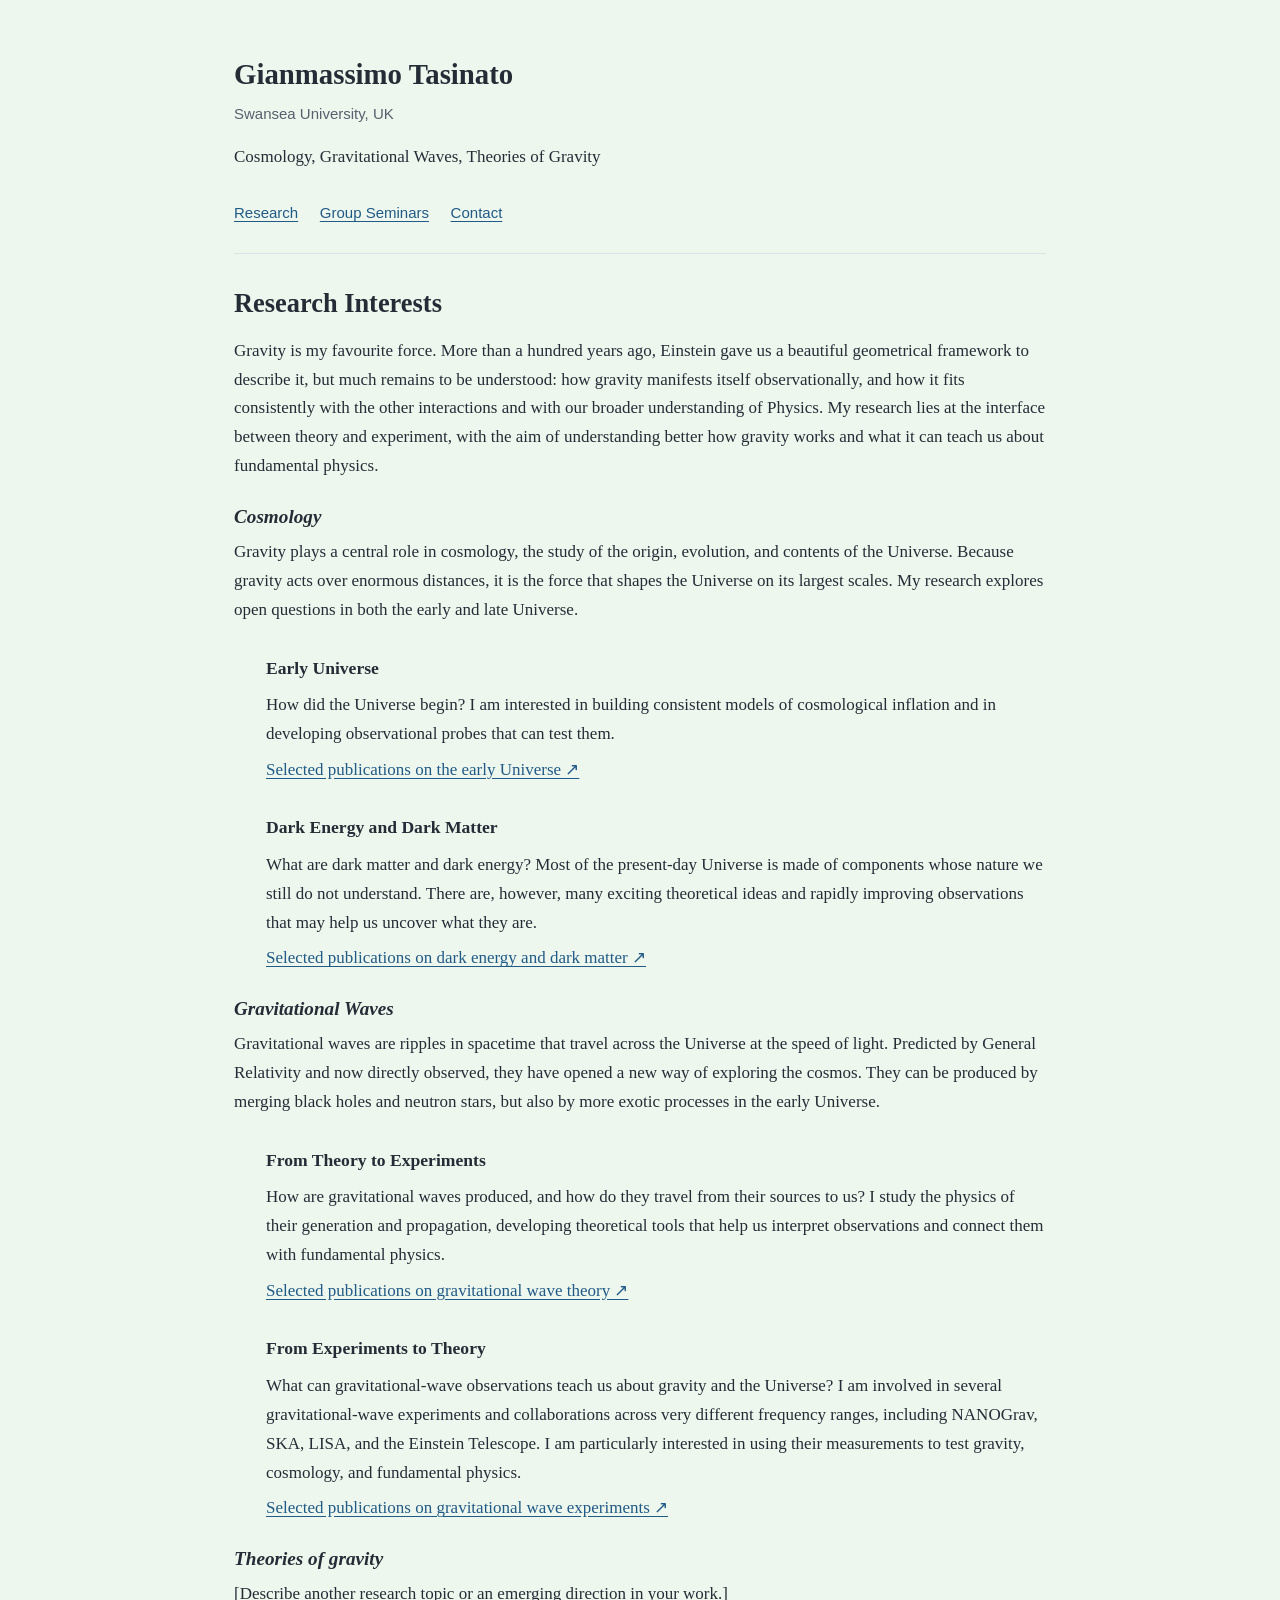
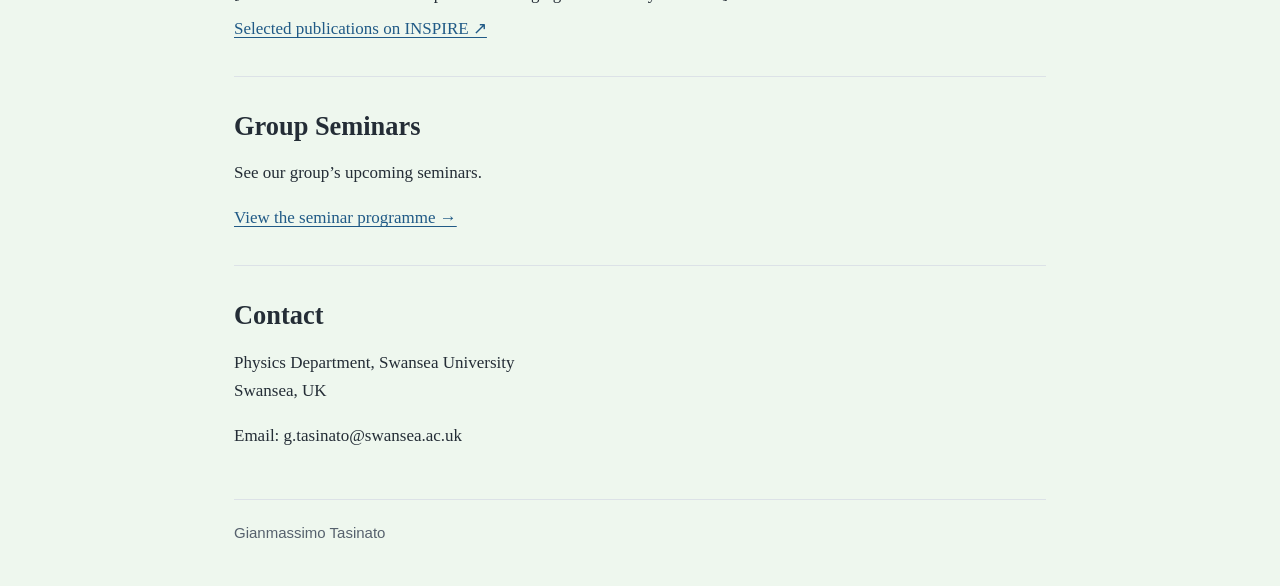
==== index.html @ f9d34381 "Enhance gravitational waves section in index.html Added detailed sections on gravitational waves, in" ====
<!DOCTYPE html>
<html lang="en">
<head>
  <meta charset="UTF-8">
  <meta name="viewport" content="width=device-width, initial-scale=1">
  <meta name="description"
        content="Gianmassimo Tasinato — research, group seminars, and contact information.">
  <title>Gianmassimo Tasinato | Academic webpage</title>
  <link rel="stylesheet" href="style.css">
</head>

<body>
  <!-- Keep index.html and style.css in the same folder.
       Replace text in square brackets with your own details. -->

  <a class="skip-link" href="#main">Skip to content</a>

  <header class="site-header">
    <h1>Gianmassimo Tasinato</h1>
    <p class="affiliation">Swansea University, UK</p>
    <p>Cosmology, Gravitational Waves, Theories of Gravity</p>

    <nav aria-label="Main navigation">
      <a href="#research">Research</a>
      <a href="#talks">Group Seminars</a>
      <a href="#contact">Contact</a>
    </nav>
  </header>

  <main id="main">
    <section id="research" aria-labelledby="research-heading">
      <h2 id="research-heading">Research Interests</h2>
      <p>Gravity is my favourite force. More than a hundred years ago, 
        Einstein gave us a beautiful geometrical framework to describe it, 
        but much remains to be understood: how gravity manifests itself 
        observationally, and how it fits consistently with the other 
        interactions and with our broader understanding of Physics. 
        My research lies at the interface between theory and experiment, 
        with the aim of understanding better how gravity works and what 
        it can teach us about fundamental physics.</p>

      <!-- Copy an entire article block to add another research topic.
           Each topic has its own INSPIRE publication link. -->

      <article>
  <h3><em>Cosmology</em></h3>

  <p>
    Gravity plays a central role in cosmology, the study of the origin,
    evolution, and contents of the Universe. Because gravity acts over enormous
    distances, it is the force that shapes the Universe on its largest scales.
    My research explores open questions in both the early and late Universe.
  </p>

  <div class="subsection">
    <h4>Early Universe</h4>

    <p>
      How did the Universe begin? I am interested in building consistent models
      of cosmological inflation and in developing observational probes that can
      test them.
    </p>

    <a href="YOUR-EARLY-UNIVERSE-INSPIRE-LINK"
       target="_blank"
       rel="noopener noreferrer">
      Selected publications on the early Universe ↗
    </a>
  </div>

  <div class="subsection">
    <h4>Dark Energy and Dark Matter</h4>

    <p>
      What are dark matter and dark energy? Most of the present-day Universe is
      made of components whose nature we still do not understand. There are,
      however, many exciting theoretical ideas and rapidly improving observations
      that may help us uncover what they are.
    </p>

    <a href="YOUR-LATE-UNIVERSE-INSPIRE-LINK"
       target="_blank"
       rel="noopener noreferrer">
      Selected publications on dark energy and dark matter ↗
    </a>
  </div>

</article>

      

      <article>
  <h3><em>Gravitational Waves</em></h3>

  <p>
    Gravitational waves are ripples in spacetime that 
    travel across the Universe at the speed of light. 
    Predicted by General Relativity and now directly observed, 
    they have opened a new way of exploring the cosmos. They 
    can be produced by merging black holes and neutron stars, 
    but also by more exotic processes in the early Universe.
  </p>

  <div class="subsection">
    <h4>From Theory to Experiments</h4>

    <p>
      How are gravitational waves produced, and how 
      do they travel from their sources to us? I study
      the physics of their generation and propagation, 
      developing theoretical tools that help us interpret 
      observations and connect them with fundamental physics.
    </p>

    <a href="GW-Theory-INSPIRE-LINK"
       target="_blank"
       rel="noopener noreferrer">
      Selected publications on gravitational wave theory  ↗
    </a>
  </div>

  <div class="subsection">
    <h4>From Experiments to Theory</h4>

    <p>
      What can gravitational-wave observations teach us about
      gravity and the Universe? I am involved in several 
      gravitational-wave experiments and collaborations 
      across very different frequency ranges, 
      including NANOGrav, SKA, LISA, and the Einstein 
      Telescope. I am particularly interested in using 
      their measurements to test gravity, cosmology, and
      fundamental physics.
    </p>

    <a href="GW-Exp-INSPIRE-LINK"
       target="_blank"
       rel="noopener noreferrer">
      Selected publications on gravitational wave experiments ↗
    </a>
  </div>

</article>
      
      <article>
        <h3><em>Theories of gravity</em></h3>
        <p>[Describe another research topic or an emerging direction in your work.]</p>
        <!-- Replace the href value below with this theme's INSPIRE link. -->
        <a href="PASTE_INSPIRE_LINK_3_HERE"
           target="_blank"
           rel="noopener noreferrer">
          Selected publications on INSPIRE ↗
        </a>
      </article>
    </section>

    <section id="talks" aria-labelledby="talks-heading">
      <h2 id="talks-heading">Group Seminars</h2>
      <p>See our group’s upcoming seminars.</p>
      <p>
        <a href="seminars.html">View the seminar programme →</a>
      </p>
    </section>

    <section id="contact" aria-labelledby="contact-heading">
      <h2 id="contact-heading">Contact</h2>
      <p>Physics Department, Swansea University<br>Swansea, UK</p>
      <p>Email: g.tasinato@swansea.ac.uk</p>

      <!-- To make your email clickable, replace the paragraph above with:
           <p>Email: <a href="mailto:YOUR-EMAIL">YOUR-EMAIL</a></p> -->

      <p></p>
    </section>
  </main>

  <footer>
    <p>Gianmassimo Tasinato</p>
  </footer>
</body>
</html>
---- style.css ----
/* Change these colors to personalize the page. No external fonts are needed. */
:root {
  color-scheme: light;
  --background: #eef7ee;
  --text: #242d36;
  --muted: #56616d;
  --link: #205a86;
  --line: #dce2e7;
}

* { box-sizing: border-box; }

html { scroll-padding-top: 1.5rem; }

body {
  max-width: 860px;
  margin: 0 auto;
  padding: 3.5rem 1.5rem 1.5rem;
  background: var(--background);
  color: var(--text);
  font-family: Georgia, "Times New Roman", serif;
  font-size: 1.0625rem;
  line-height: 1.7;
  overflow-wrap: break-word;
}

h1, h2, h3 {
  line-height: 1.3;
}

h1 {
  margin: 0 0 0.5rem;
  font-size: 1.8rem;
  font-weight: bold;
}

h2 {
  margin: 0 0 1rem;
  font-size: 1.65rem;
  font-weight: bold;
}

h3 {
  margin: 0 0 0.5rem;
  font-size: 1.2rem;
  font-weight: bold;
}
h4 {
  font-weight: 600;
}

p {
  margin: 0 0 1rem;
}
a { color: var(--link); text-underline-offset: 0.2em; }
a:hover { text-decoration-thickness: 2px; }
a:focus-visible { outline: 2px solid var(--link); outline-offset: 4px; }

.affiliation, nav, .muted, footer {
  font-family: -apple-system, BlinkMacSystemFont, "Segoe UI", Arial, sans-serif;
  font-size: 0.9375rem;
}

.affiliation, .muted, footer { color: var(--muted); }

.site-header { padding-bottom: 1.5rem; }
nav { display: flex; flex-wrap: wrap; gap: 0.5rem 1.35rem; margin-top: 1.5rem; }
nav a { padding: 0.25rem 0; }
section { border-top: 1px solid var(--line); padding: 2rem 0; }
section > :last-child { margin-bottom: 0; }
article { margin-top: 1.5rem; }
article p { margin-bottom: 0.4rem; }
ul { padding-left: 1.3rem; }
li { margin-bottom: 0.75rem; }
.publications { list-style: none; padding: 0; }
.publications li { margin-bottom: 1.5rem; }
.publications p { margin-bottom: 0.35rem; }
footer { border-top: 1px solid var(--line); padding-top: 1.25rem; }

.skip-link {
  position: absolute;
  left: 1rem;
  top: -6rem;
  padding: 0.5rem 1rem;
  background: var(--background);
}
.skip-link:focus { top: 0.5rem; }

@media (max-width: 540px) {
  body { padding: 2rem 1.2rem 1rem; }
  nav { gap: 0.4rem 1rem; }
  section { padding: 1.6rem 0; }
}

@media print {
  body { max-width: none; padding: 0; font-size: 11pt; }
  nav, .skip-link { display: none; }
  section { padding: 1rem 0; }
  h2, h3 { break-after: avoid; }
  article, li { break-inside: avoid; }
}


.subsection {
  margin-left: 2rem;
  margin-top: 1.8rem;
}

.subsection h4 {
  margin-bottom: 0.5rem;
  font-size: 1.1rem;
}

.subsection p {
  margin-top: 0;
}
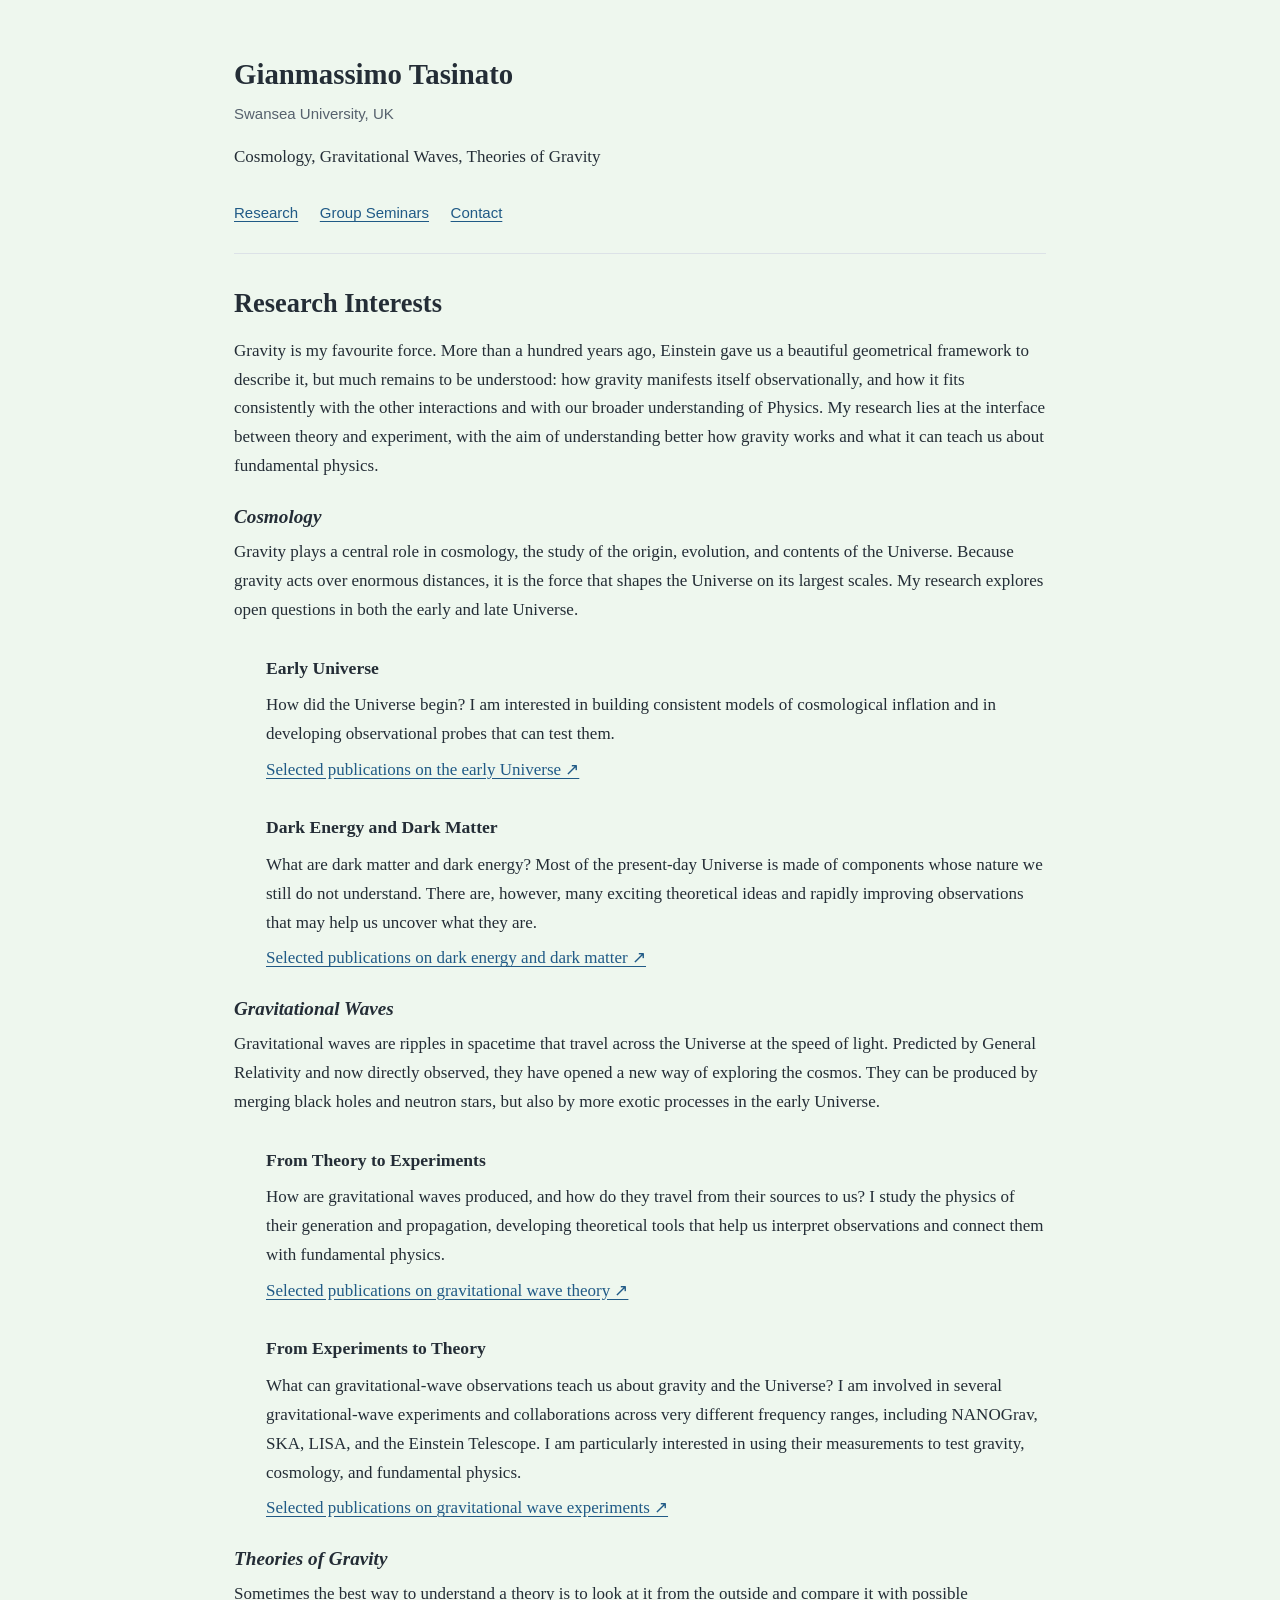
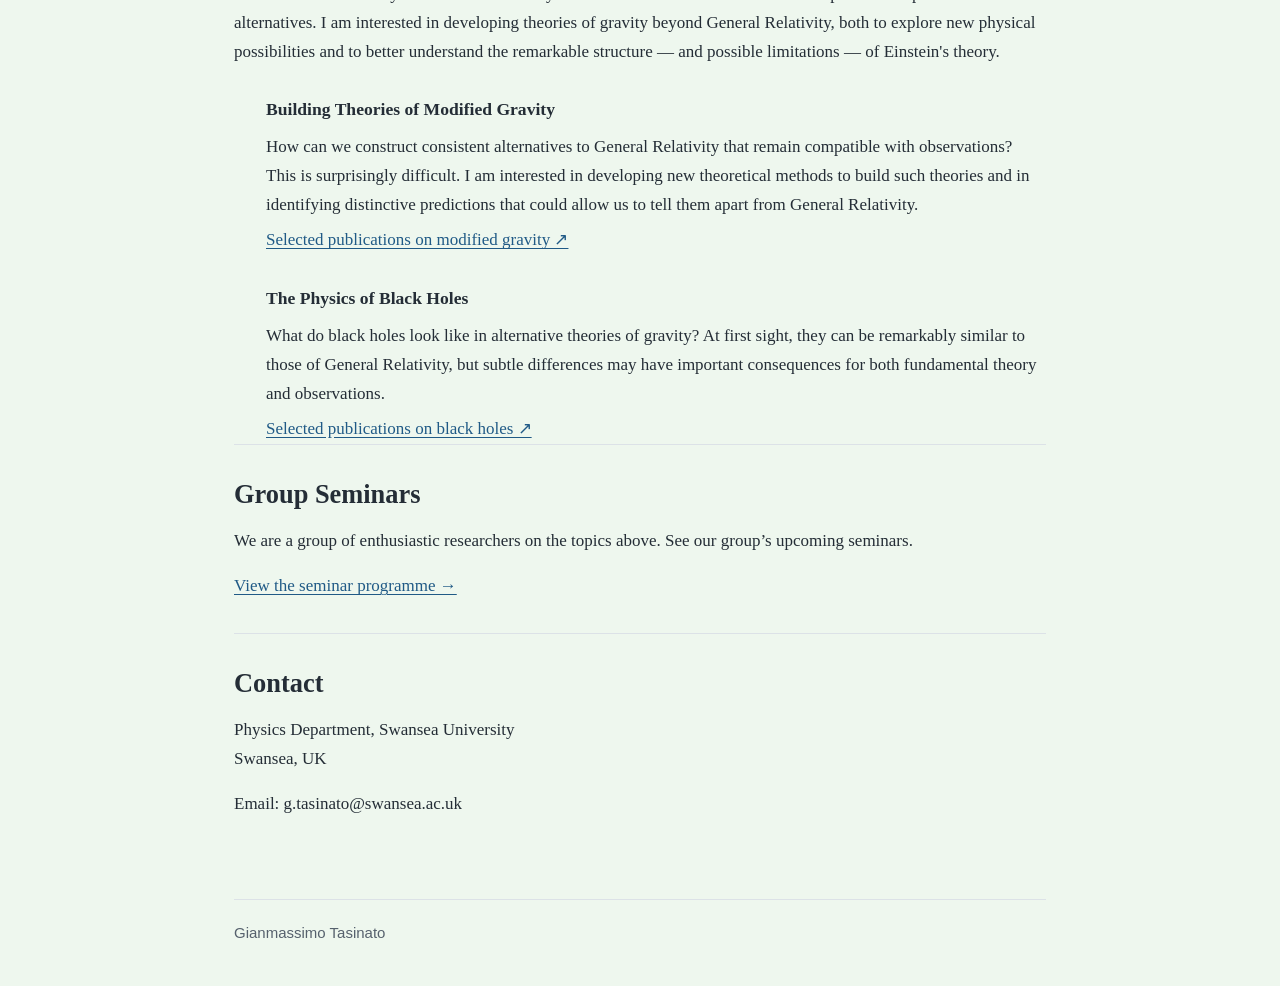
==== commit 34f4c202: "Enhance theories of gravity and black holes section Added detailed descriptions of theories of gravi" ====
--- a/index.html
+++ b/index.html
@@ -143,20 +143,62 @@
 </article>
       
       <article>
-        <h3><em>Theories of gravity</em></h3>
-        <p>[Describe another research topic or an emerging direction in your work.]</p>
-        <!-- Replace the href value below with this theme's INSPIRE link. -->
-        <a href="PASTE_INSPIRE_LINK_3_HERE"
-           target="_blank"
-           rel="noopener noreferrer">
-          Selected publications on INSPIRE ↗
-        </a>
-      </article>
-    </section>
+  <h3><em>Theories of Gravity</em></h3>
+
+  <p>
+    Sometimes the best way to understand a theory is to 
+    look at it from the outside and compare it with possible 
+    alternatives. I am interested in developing theories of 
+    gravity beyond General Relativity, both to explore new 
+    physical possibilities and to better understand the 
+    remarkable structure — and possible limitations — of 
+    Einstein's theory.
+  </p>
+
+  <div class="subsection">
+    <h4>Building  Theories of Modified Gravity</h4>
+
+    <p>
+      How can we construct consistent alternatives to 
+      General Relativity that remain compatible with
+      observations? This is surprisingly difficult. I am 
+      interested in developing new theoretical methods to build 
+      such theories and in identifying distinctive predictions 
+      that could allow us to tell them apart from General 
+      Relativity.      
+    </p>
+
+    <a href="MG-Theory-INSPIRE-LINK"
+       target="_blank"
+       rel="noopener noreferrer">
+      Selected publications on modified gravity  ↗
+    </a>
+  </div>
+
+  <div class="subsection">
+    <h4>The Physics  of Black Holes</h4>
+
+    <p>
+      What do black holes look like in alternative 
+      theories of gravity? At first sight, they can be 
+      remarkably similar to those of General Relativity, but 
+      subtle differences may have important consequences for both
+      fundamental theory and observations.
+    </p>
+
+    <a href="MG-Black-INSPIRE-LINK"
+       target="_blank"
+       rel="noopener noreferrer">
+      Selected publications on black holes ↗
+    </a>
+  </div>
+
+</article>      
 
     <section id="talks" aria-labelledby="talks-heading">
       <h2 id="talks-heading">Group Seminars</h2>
-      <p>See our group’s upcoming seminars.</p>
+      <p>We are a group of enthusiastic researchers on the topics
+        above. See our group’s upcoming seminars.</p>
       <p>
         <a href="seminars.html">View the seminar programme →</a>
       </p>
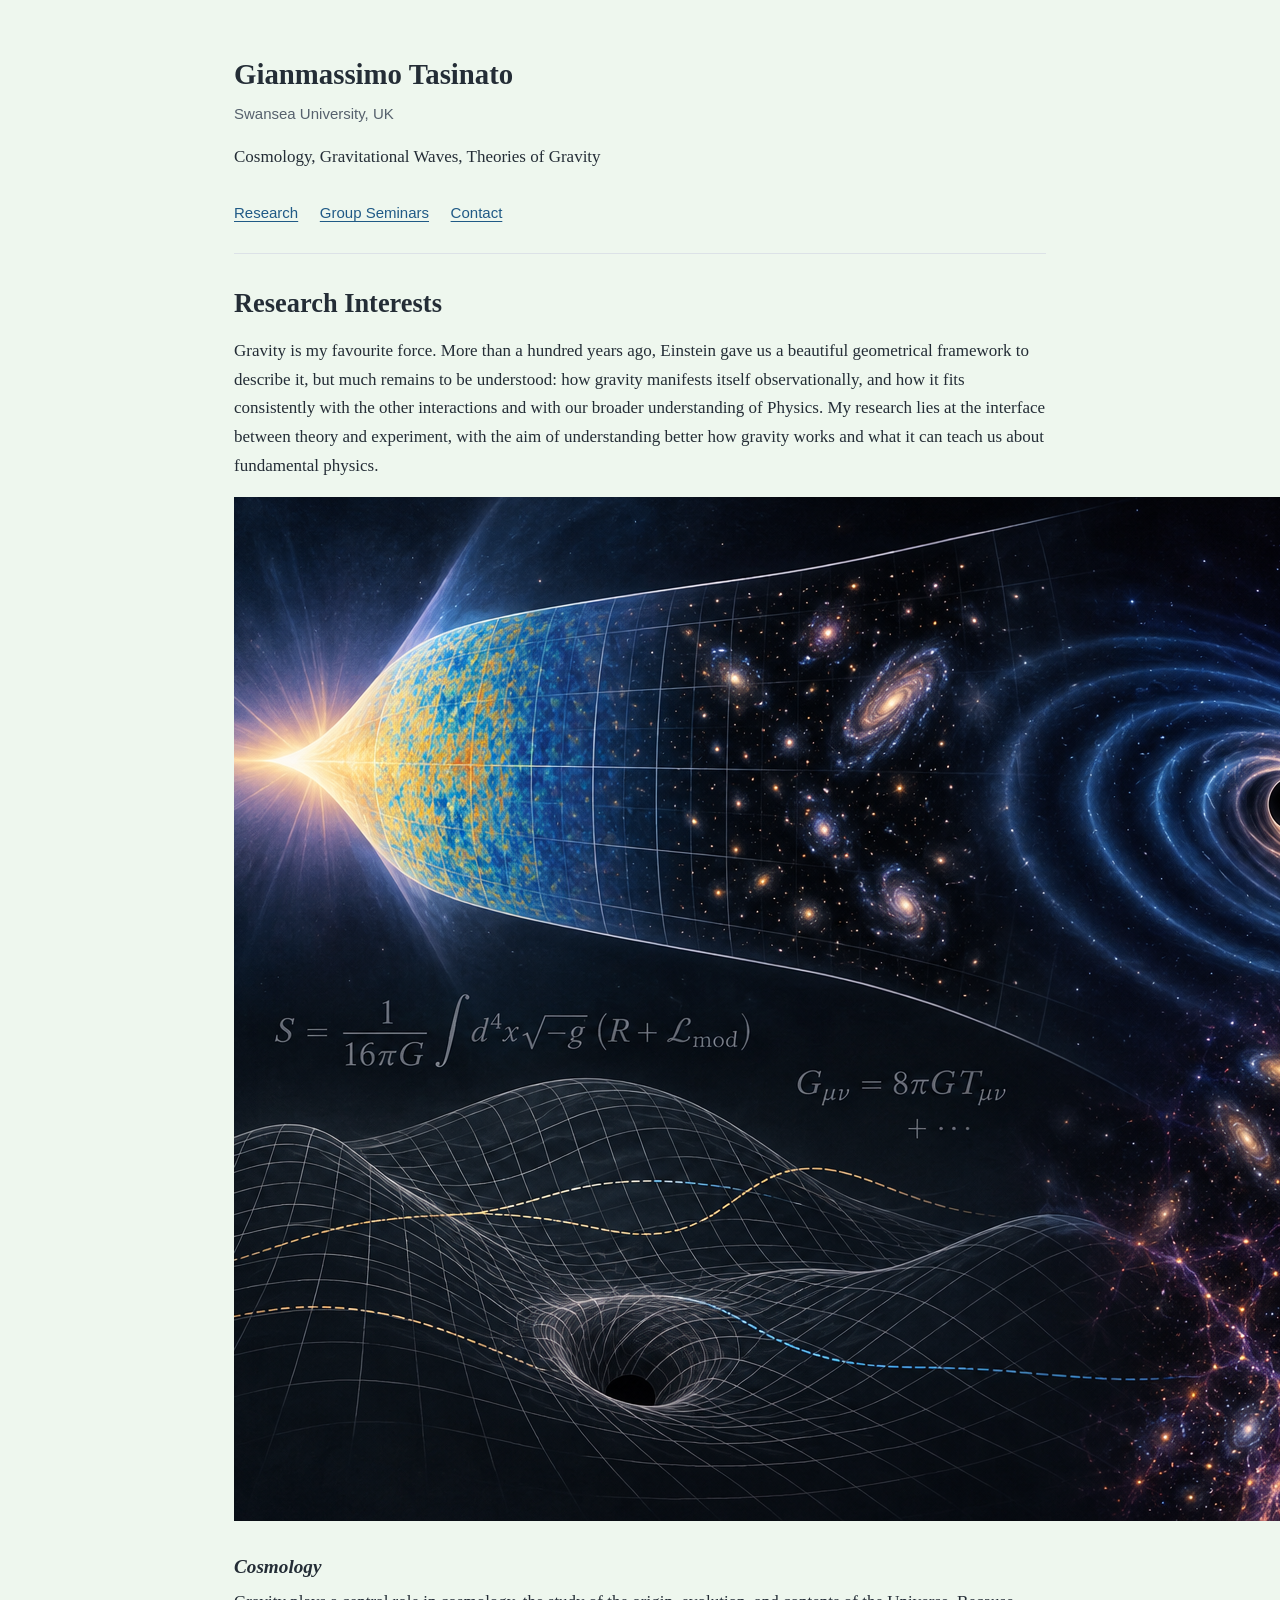
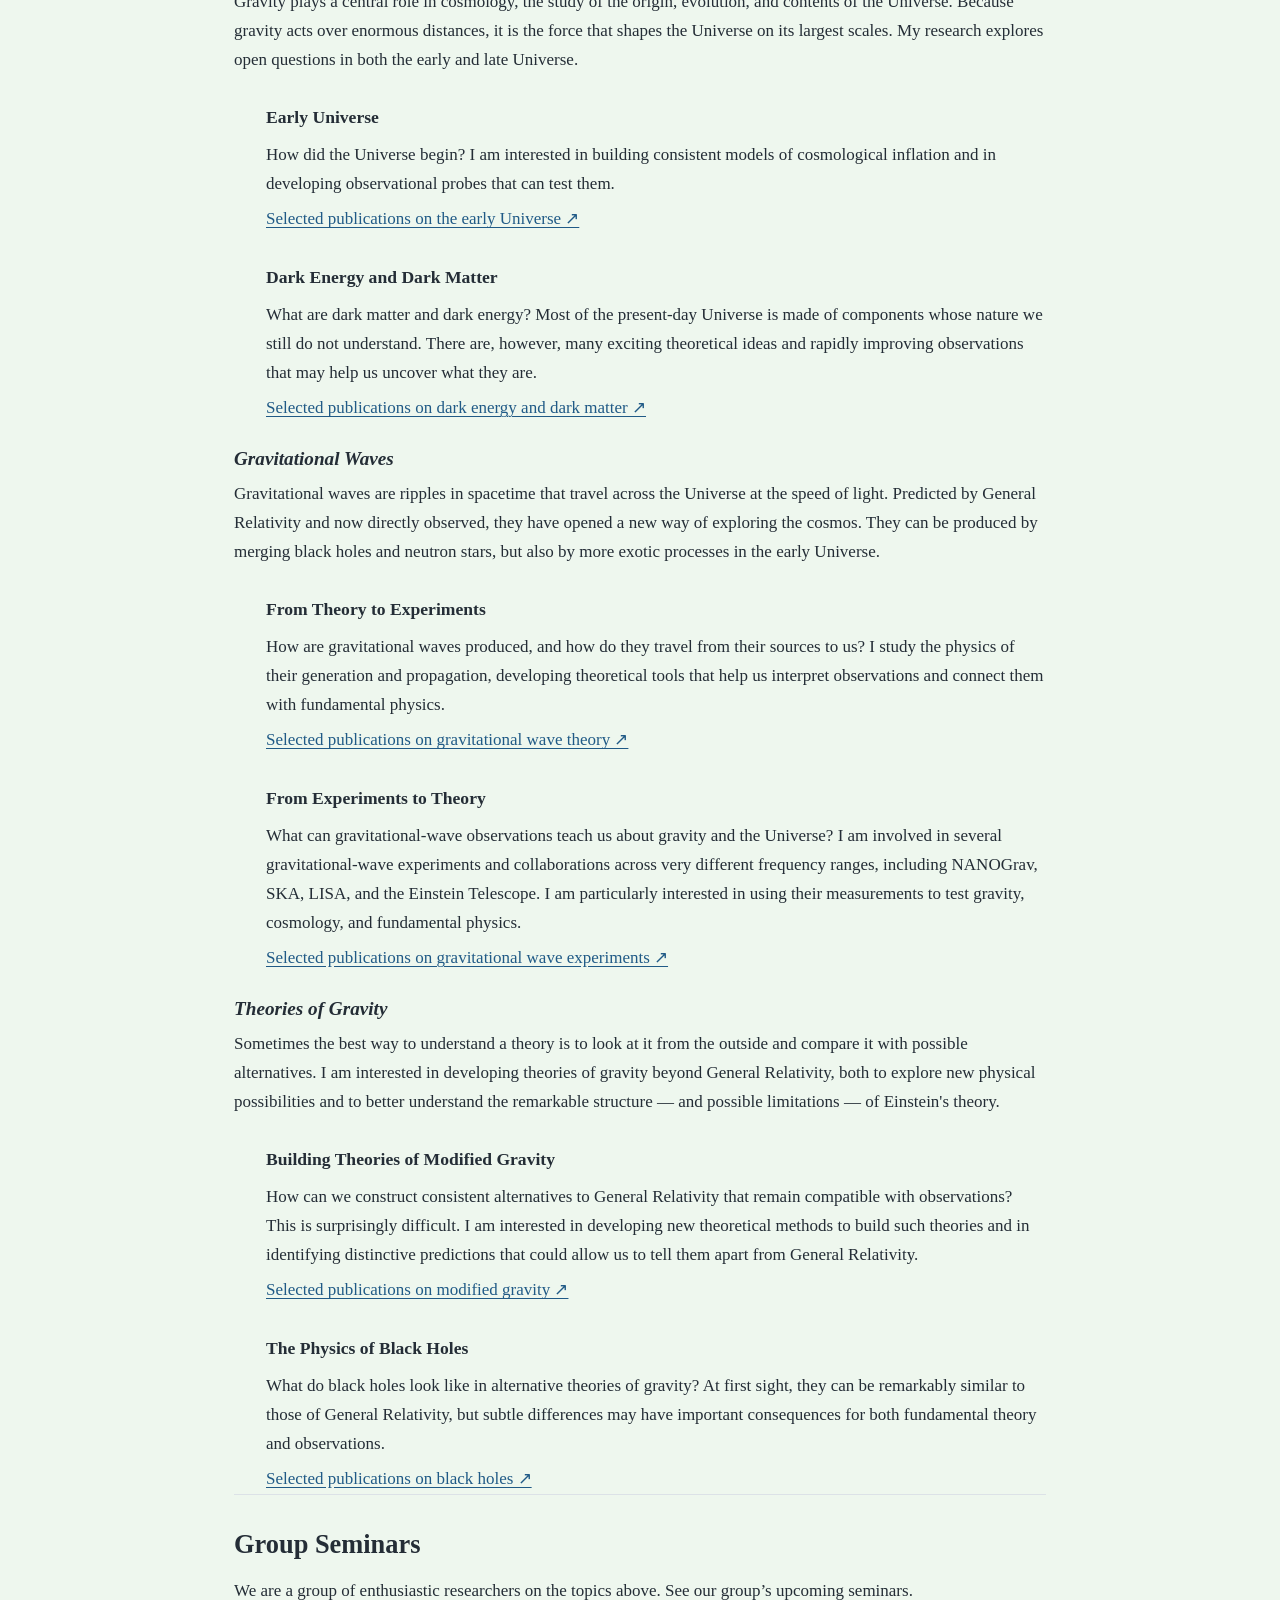
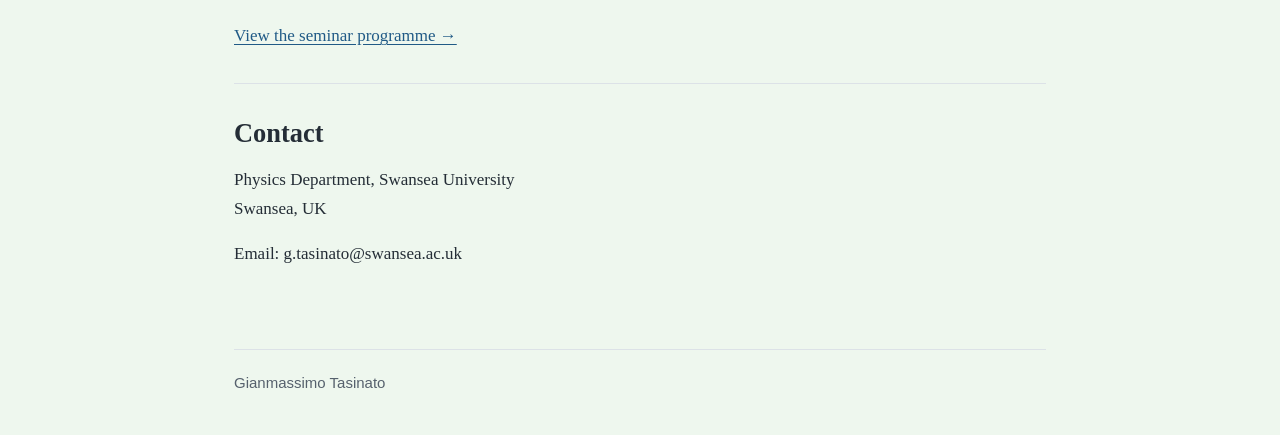
==== commit 9fbd58cb: "Add overview image to research interests section" ====
--- a/index.html
+++ b/index.html
@@ -42,6 +42,11 @@
       <!-- Copy an entire article block to add another research topic.
            Each topic has its own INSPIRE publication link. -->
 
+<img src="images/overview.png"
+     alt="Overview of my research interests"
+     class="research-image">
+      
+      
       <article>
   <h3><em>Cosmology</em></h3>
 
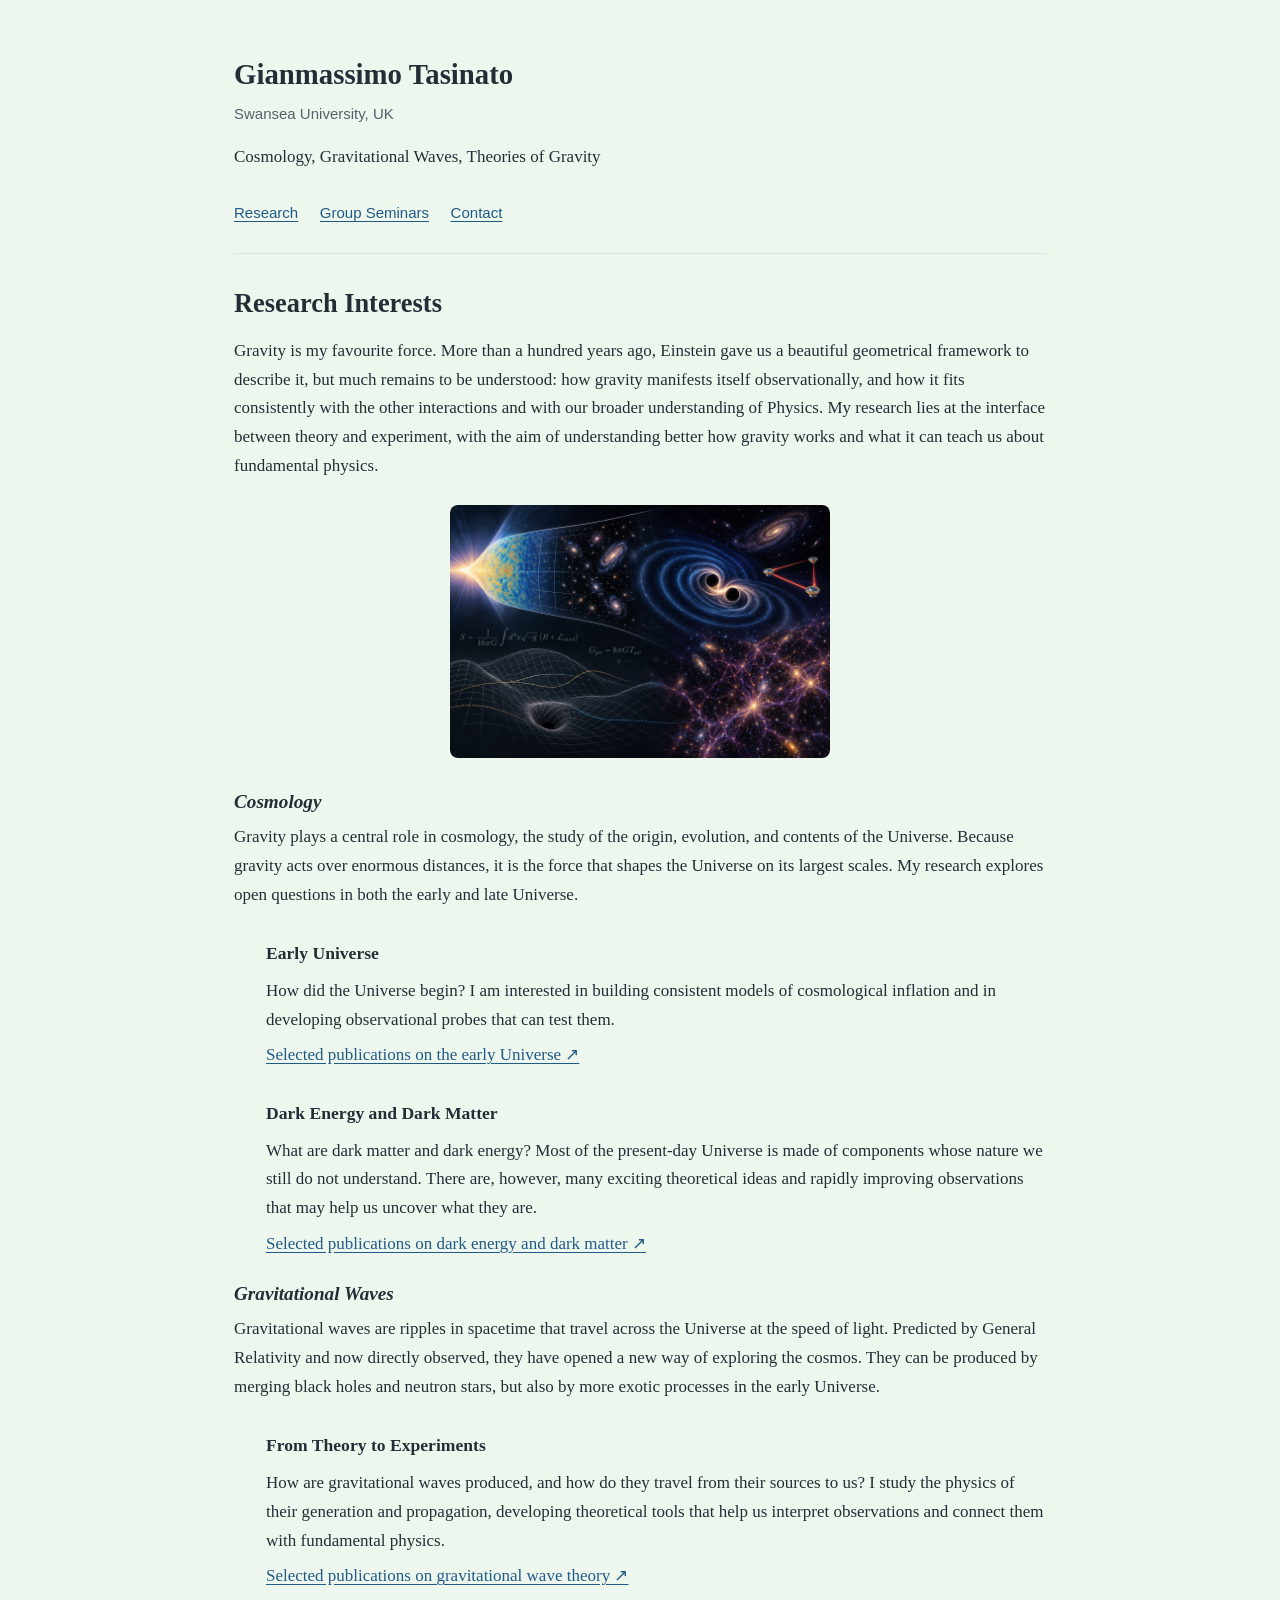
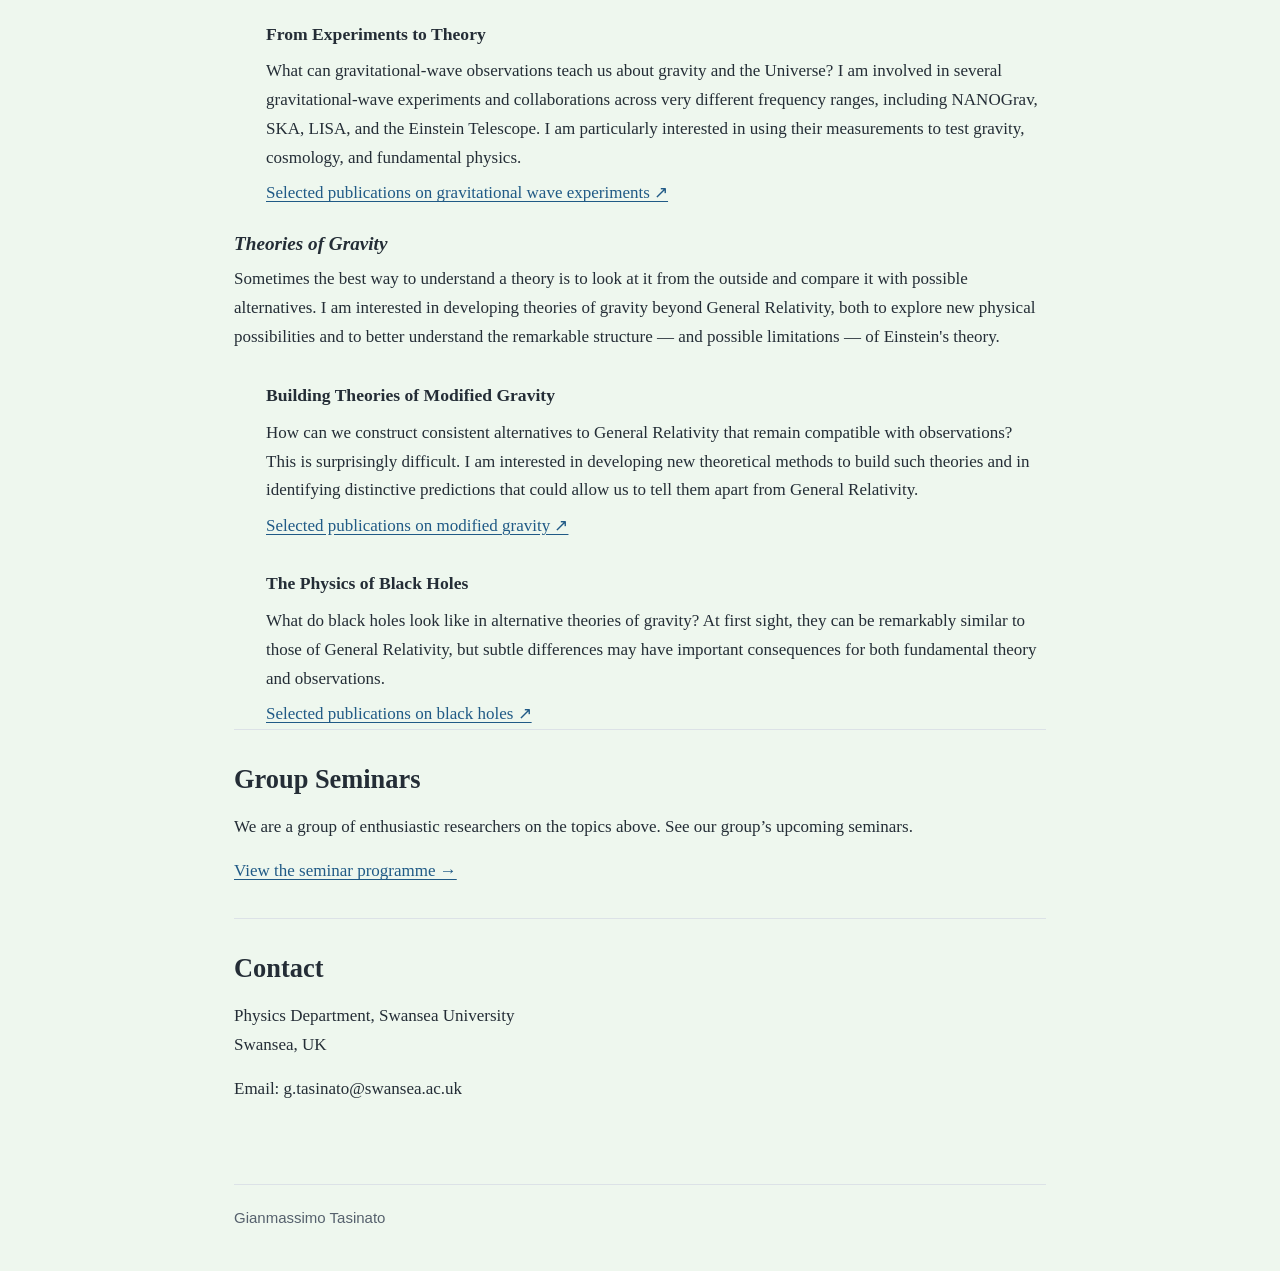
==== commit 57cac608: "Enhance research image with responsive styles Added inline styles to the research image for better r" ====
--- a/index.html
+++ b/index.html
@@ -42,9 +42,12 @@
       <!-- Copy an entire article block to add another research topic.
            Each topic has its own INSPIRE publication link. -->
 
-<img src="images/overview.png"
-     alt="Overview of my research interests"
-     class="research-image">
+<img
+  src="images/overview.png"
+  alt="Overview of my research interests"
+  class="research-image"
+  style="width: 380px; max-width: 60%; height: auto;"
+>
       
       
       <article>
--- a/style.css
+++ b/style.css
@@ -100,6 +100,14 @@
   article, li { break-inside: avoid; }
 }
 
+.research-image {
+  display: block;
+  width: 65%;
+  max-width: 400px;
+  height: auto;
+  margin: 1.5rem auto 2rem auto;
+  border-radius: 8px;
+}
 
 .subsection {
   margin-left: 2rem;
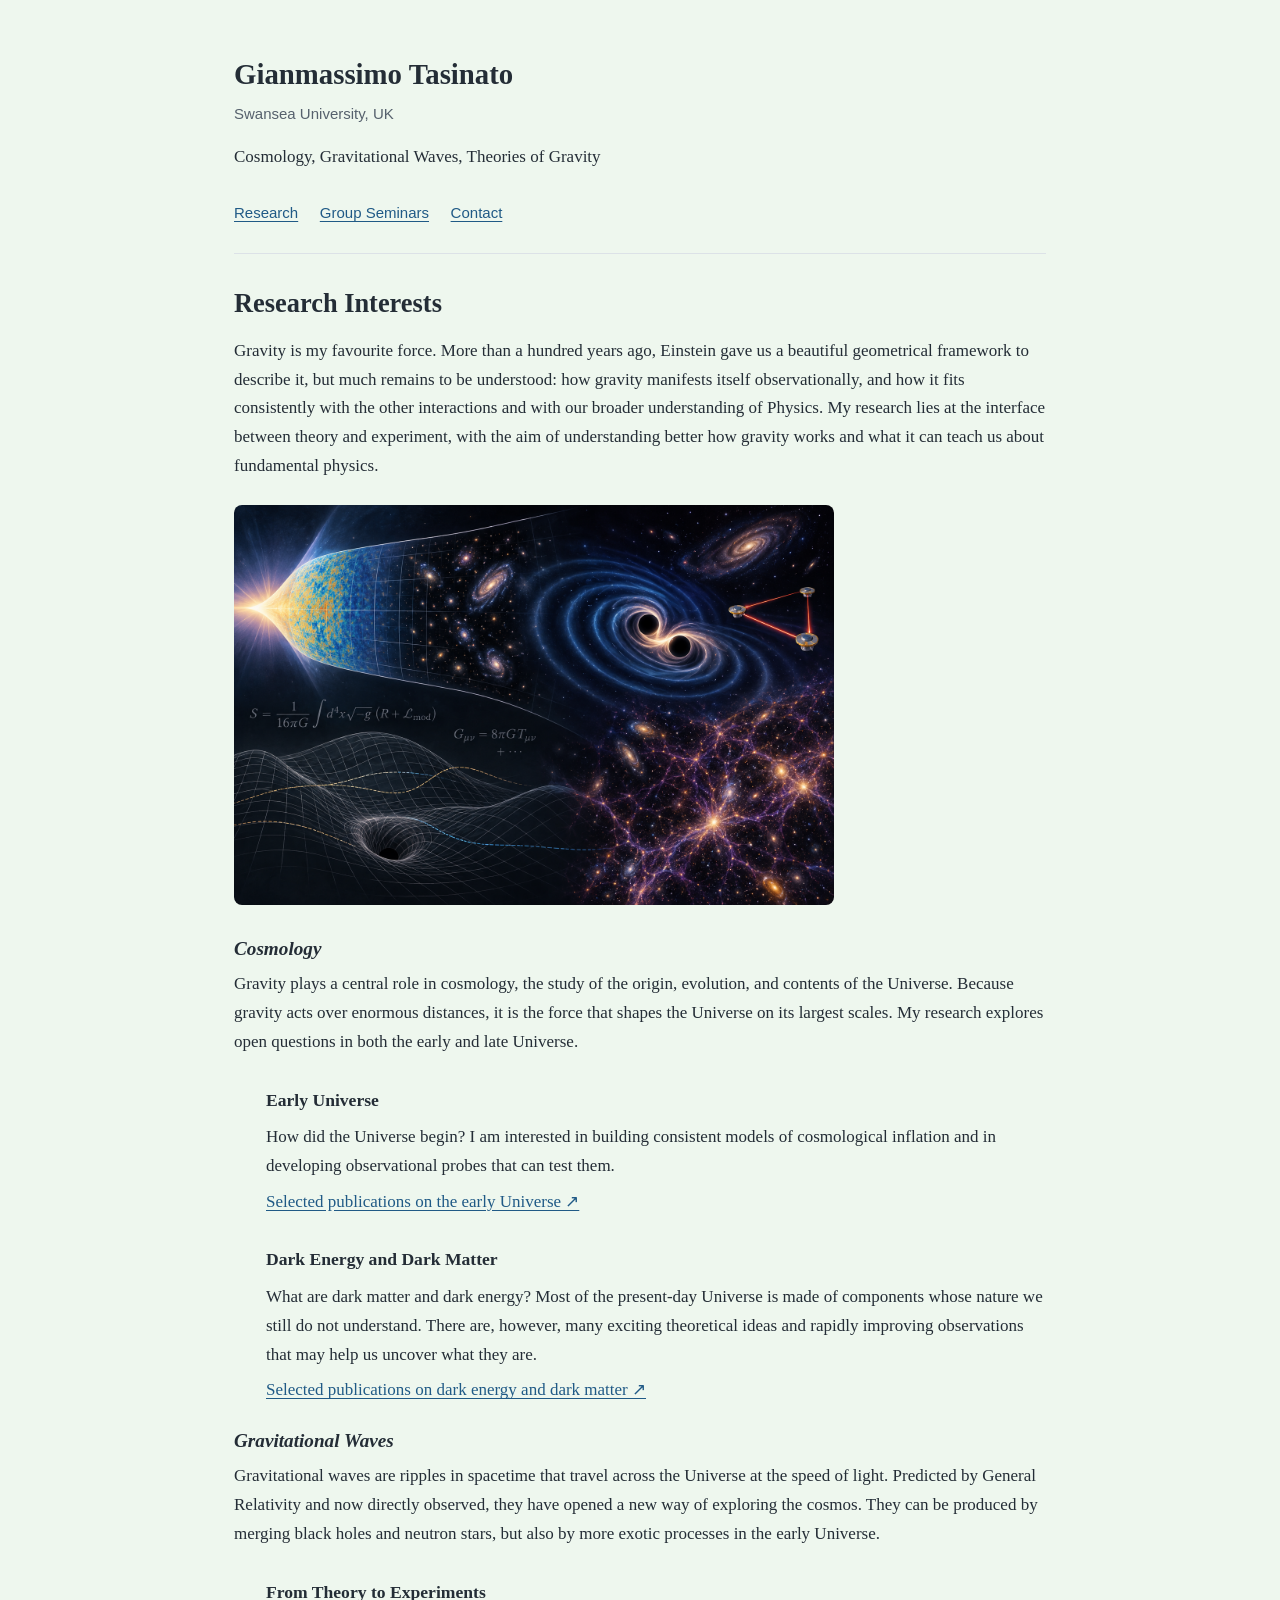
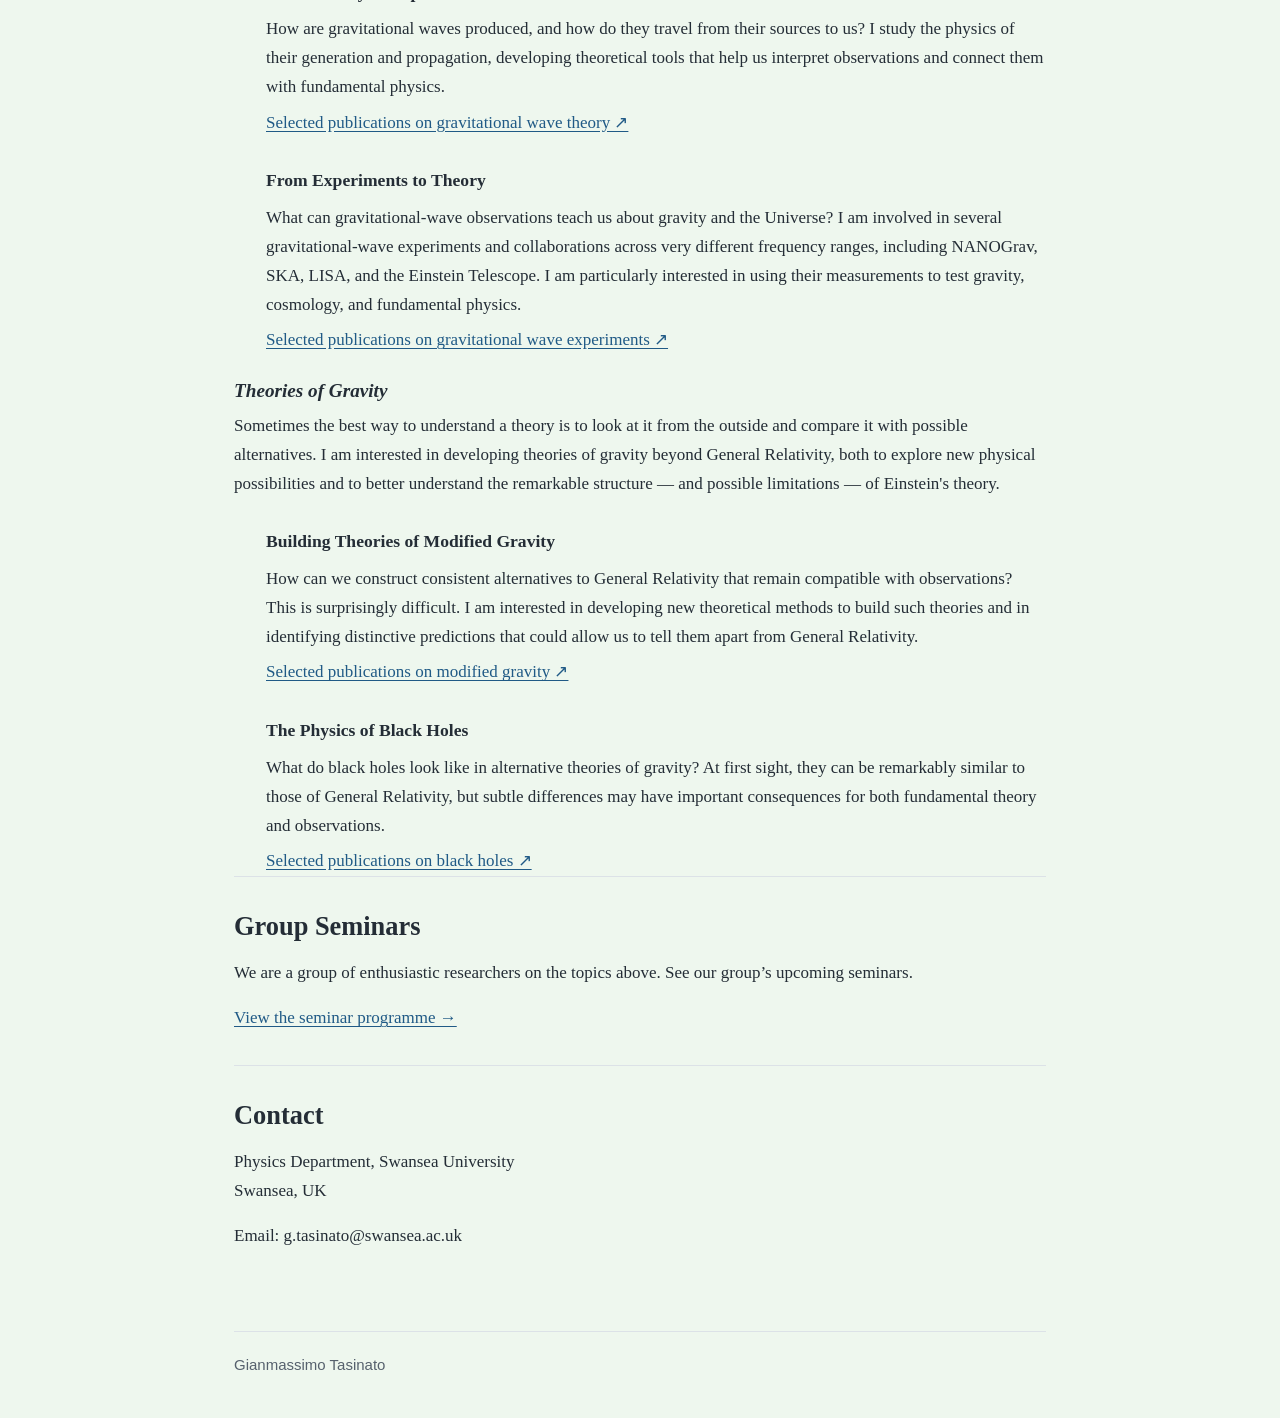
==== commit c6022066: "Update image width in index.html" ====
--- a/index.html
+++ b/index.html
@@ -46,7 +46,7 @@
   src="images/overview.png"
   alt="Overview of my research interests"
   class="research-image"
-  style="width: 380px; max-width: 60%; height: auto;"
+  style="width: 600px; max-width: 60%; height: auto;"
 >
       
       
--- a/style.css
+++ b/style.css
@@ -100,14 +100,6 @@
   article, li { break-inside: avoid; }
 }
 
-.research-image {
-  display: block;
-  width: 65%;
-  max-width: 400px;
-  height: auto;
-  margin: 1.5rem auto 2rem auto;
-  border-radius: 8px;
-}
 
 .subsection {
   margin-left: 2rem;
@@ -123,4 +115,11 @@
   margin-top: 0;
 }
 
-
+.research-image {
+  display: block;
+  width: 600px !important;
+  max-width: 80% !important;
+  height: auto !important;
+  margin: 1.5rem 0 2rem 0;
+  border-radius: 8px;
+}
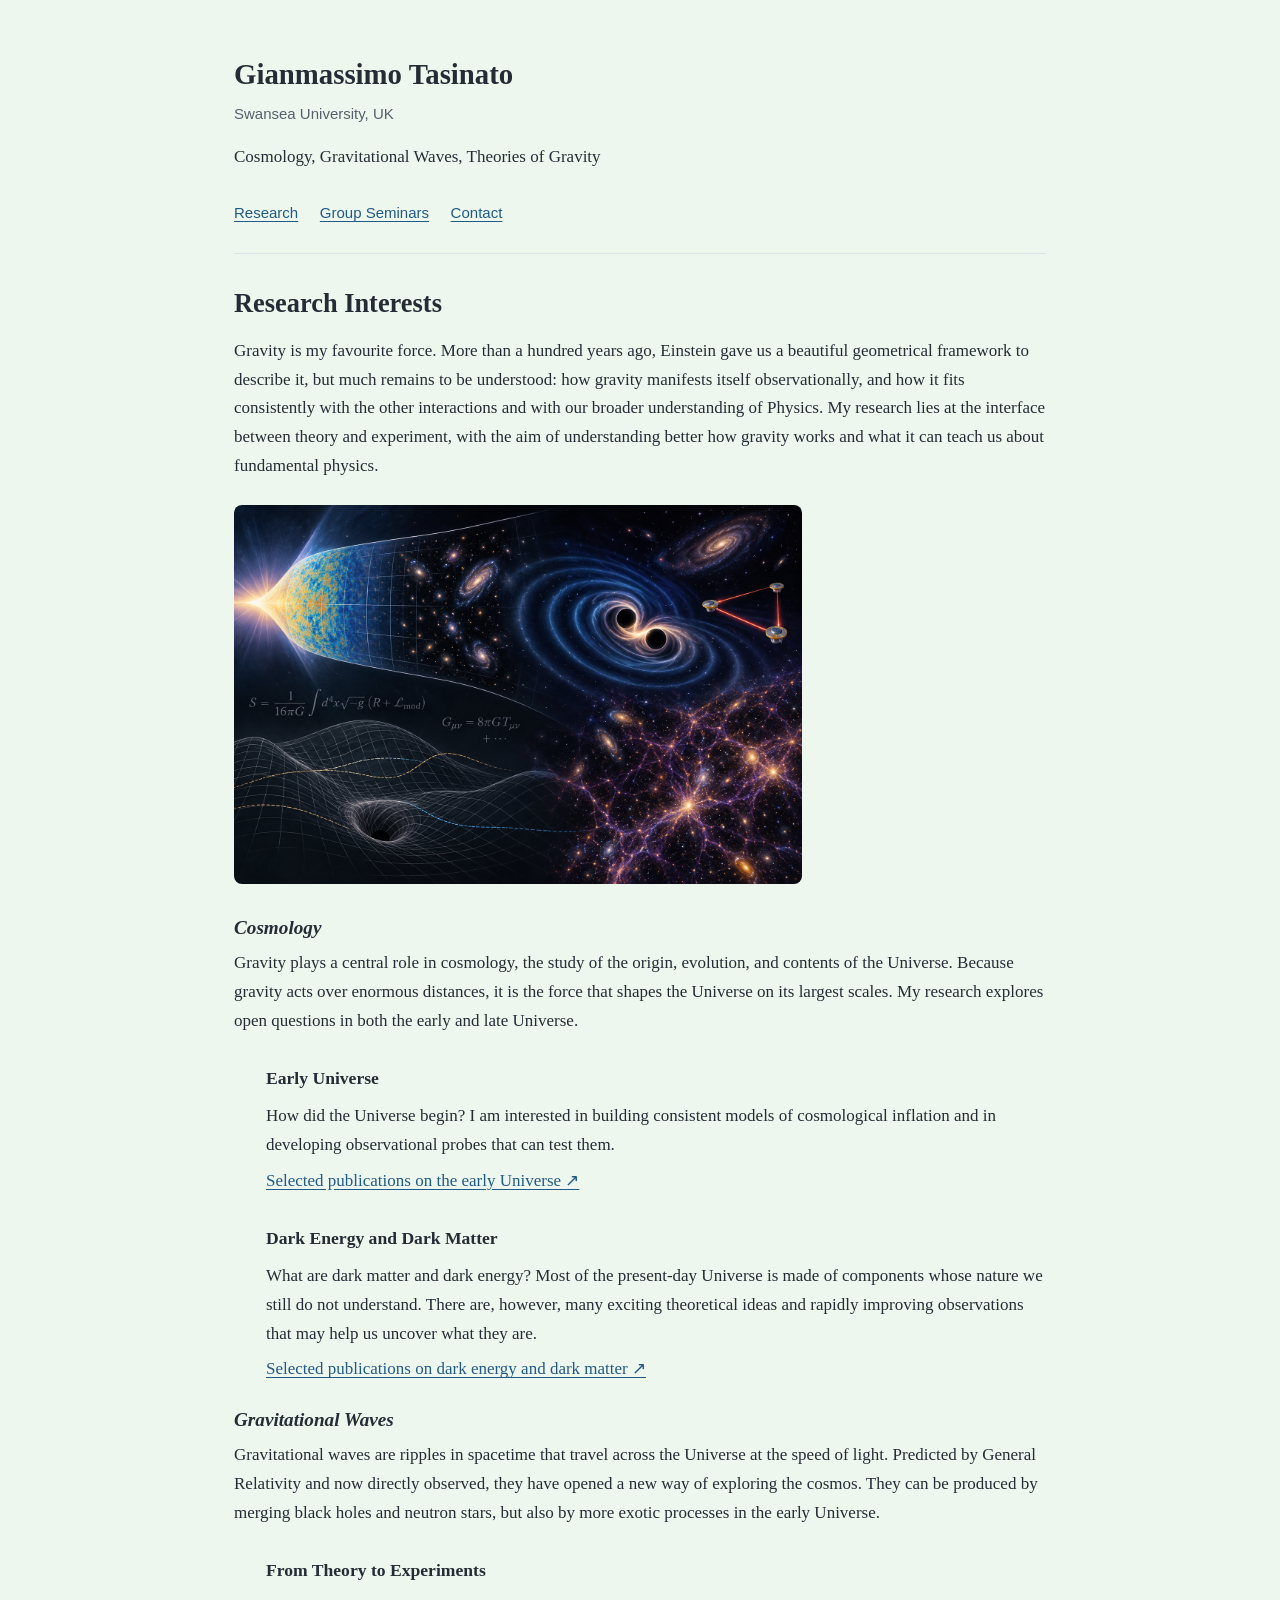
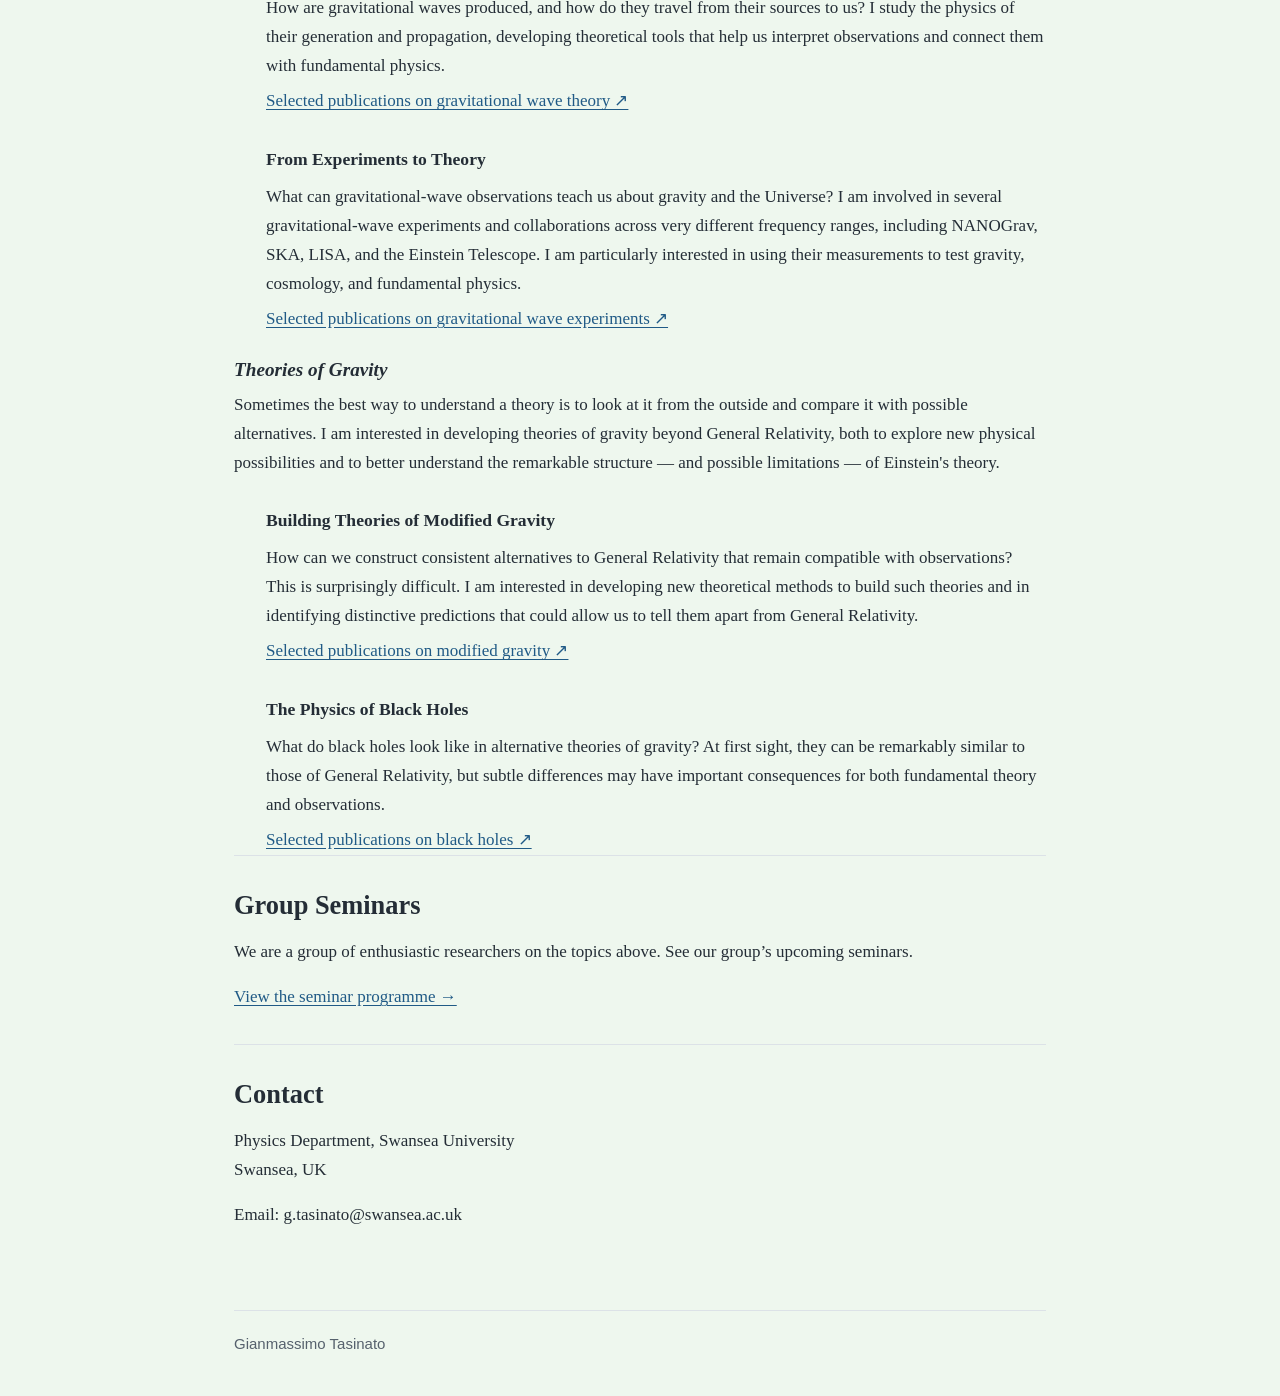
==== commit 406022ff: "Remove inline styles from research image Removed inline styles from the research image." ====
--- a/index.html
+++ b/index.html
@@ -46,7 +46,6 @@
   src="images/overview.png"
   alt="Overview of my research interests"
   class="research-image"
-  style="width: 600px; max-width: 60%; height: auto;"
 >
       
       
--- a/style.css
+++ b/style.css
@@ -117,9 +117,8 @@
 
 .research-image {
   display: block;
-  width: 600px !important;
-  max-width: 80% !important;
-  height: auto !important;
+  width: 70%;
+  height: auto;
   margin: 1.5rem 0 2rem 0;
   border-radius: 8px;
 }
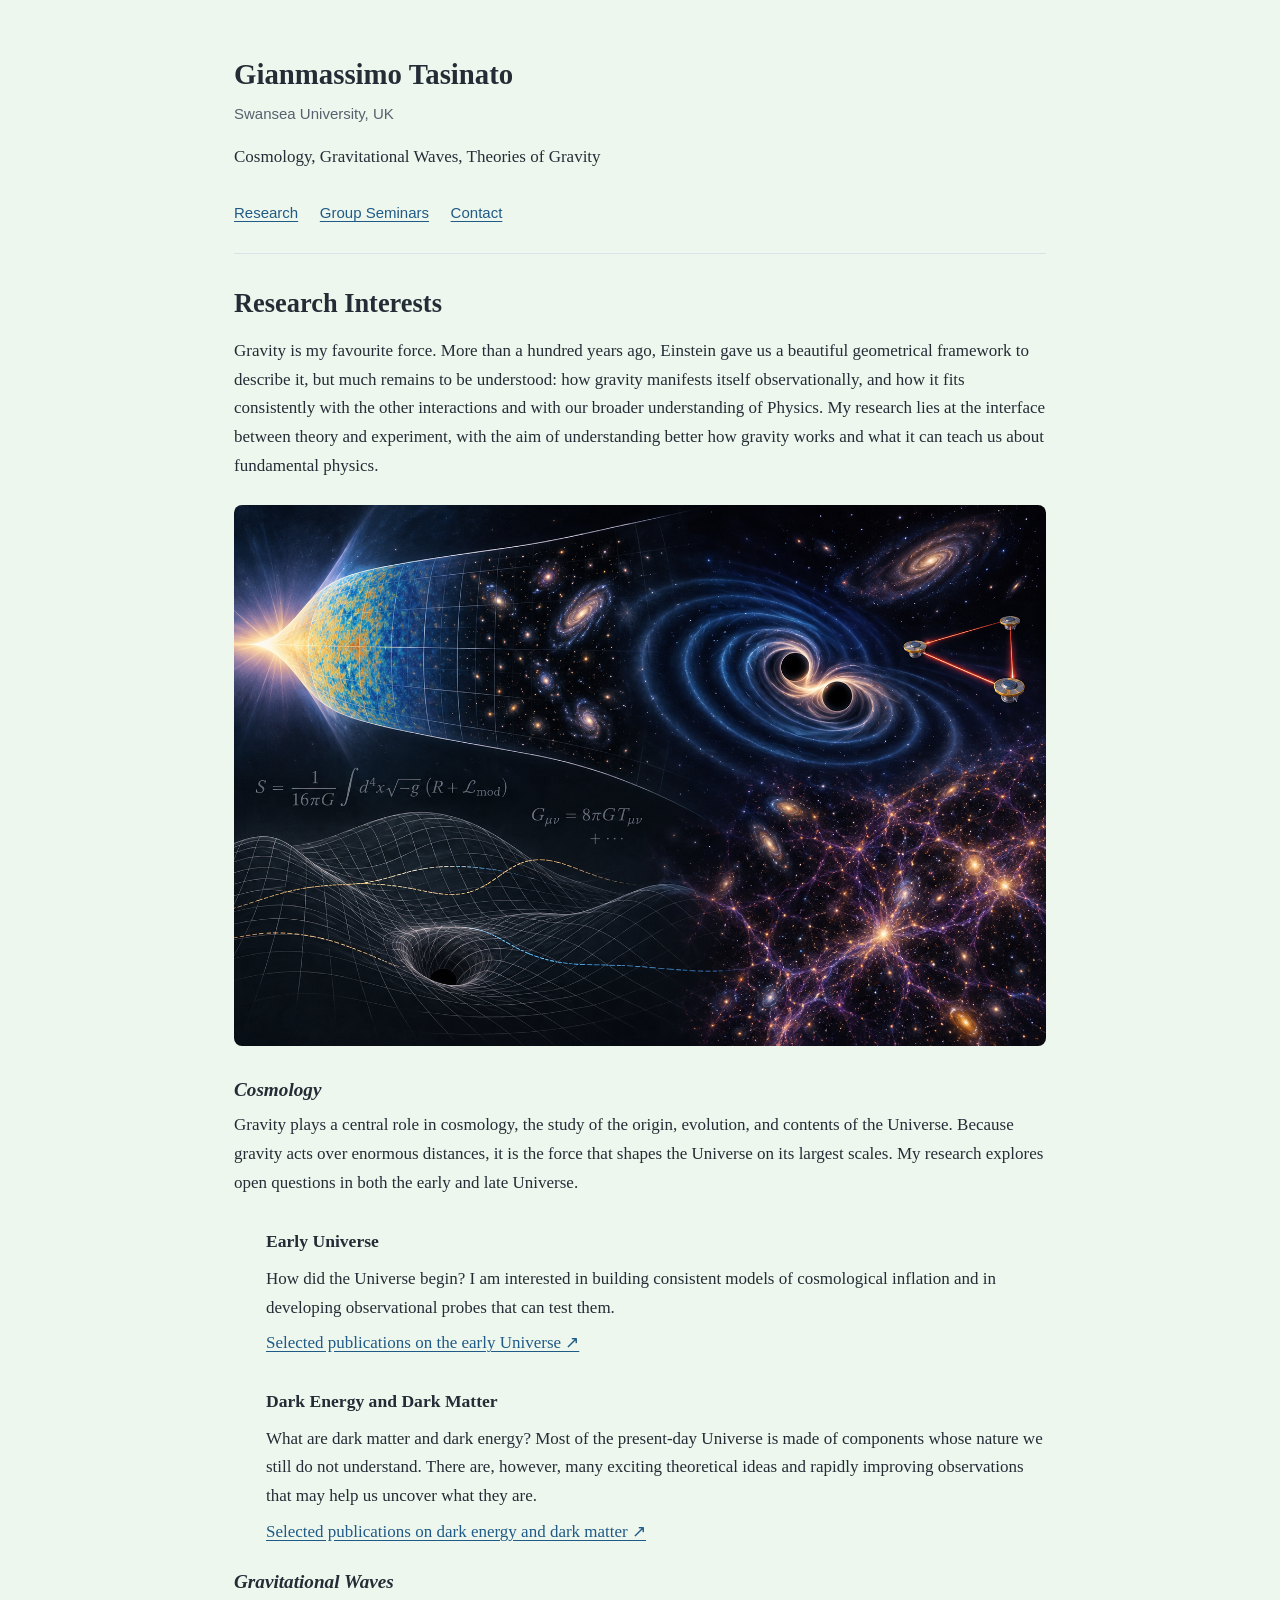
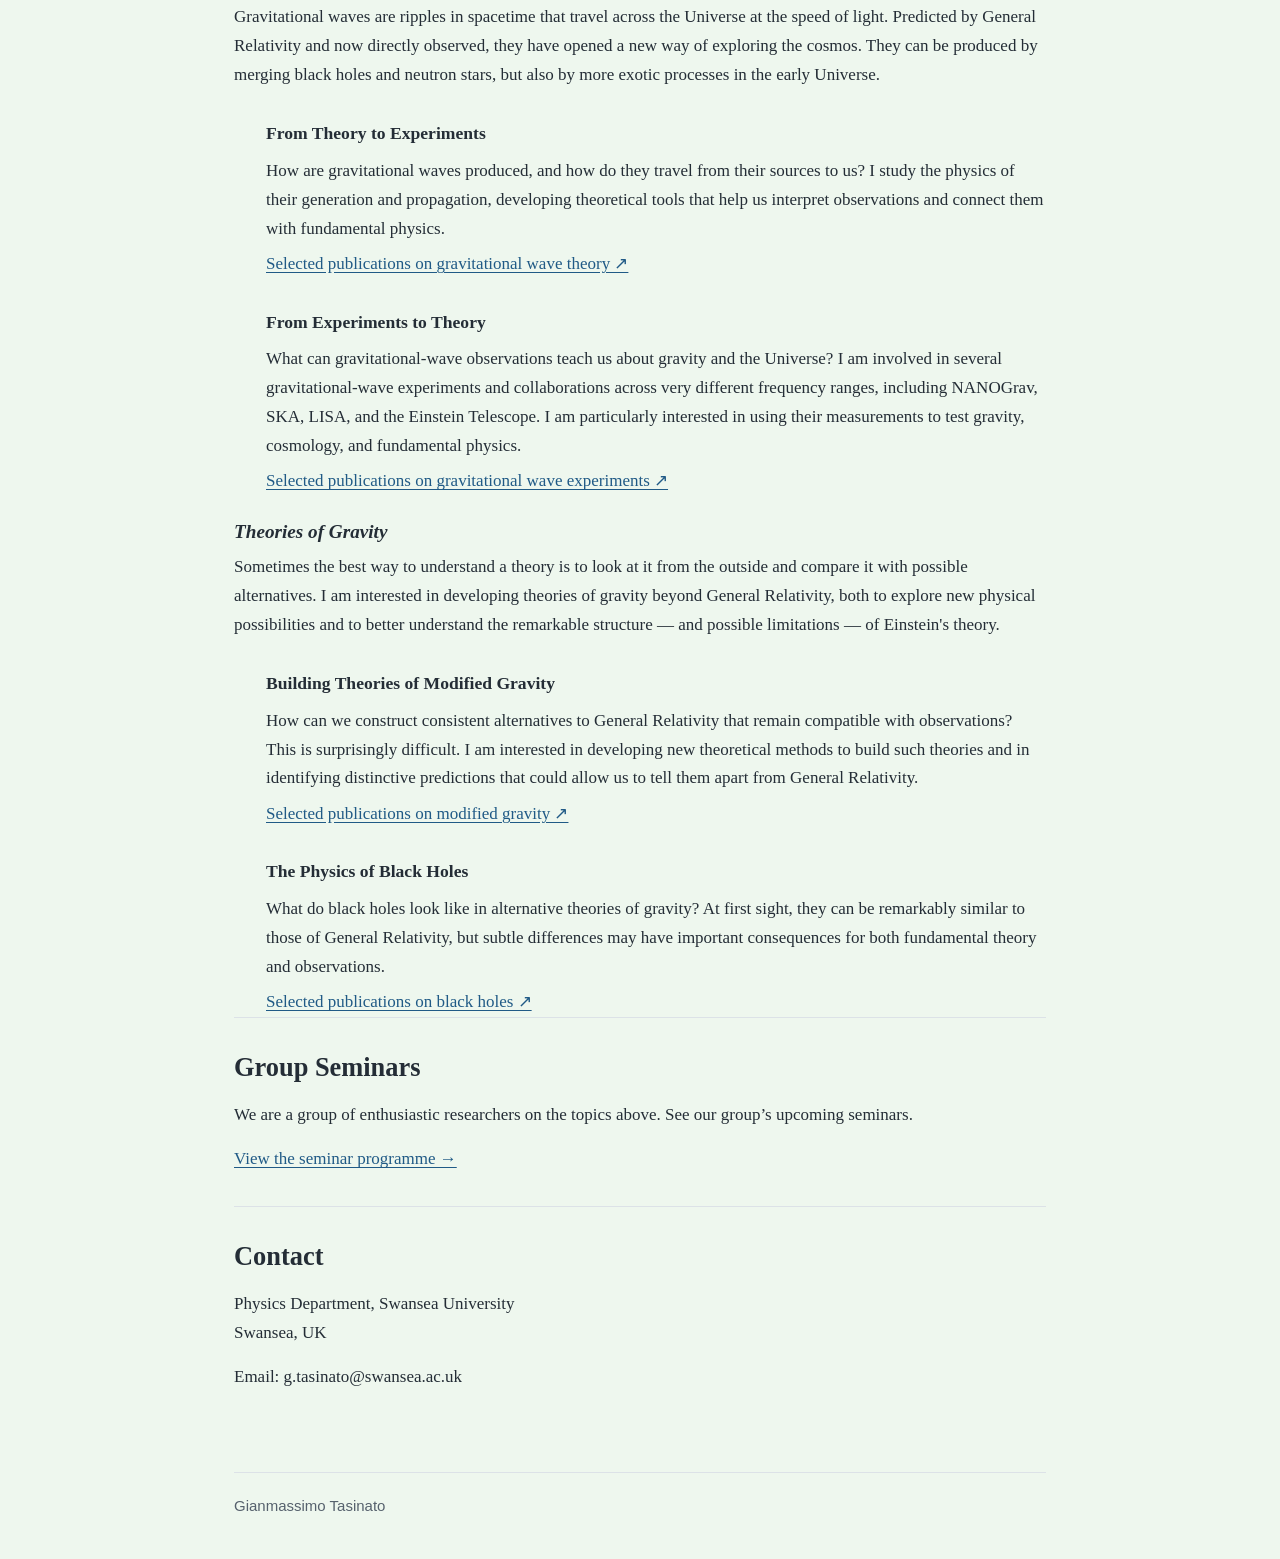
==== commit d4c98911: "Add version query to stylesheet link" ====
--- a/index.html
+++ b/index.html
@@ -6,7 +6,7 @@
   <meta name="description"
         content="Gianmassimo Tasinato — research, group seminars, and contact information.">
   <title>Gianmassimo Tasinato | Academic webpage</title>
-  <link rel="stylesheet" href="style.css">
+  <link rel="stylesheet" href="style.css?v=2">
 </head>
 
 <body>
--- a/style.css
+++ b/style.css
@@ -117,7 +117,8 @@
 
 .research-image {
   display: block;
-  width: 70%;
+  width: 850px;
+  max-width: 100%;
   height: auto;
   margin: 1.5rem 0 2rem 0;
   border-radius: 8px;
